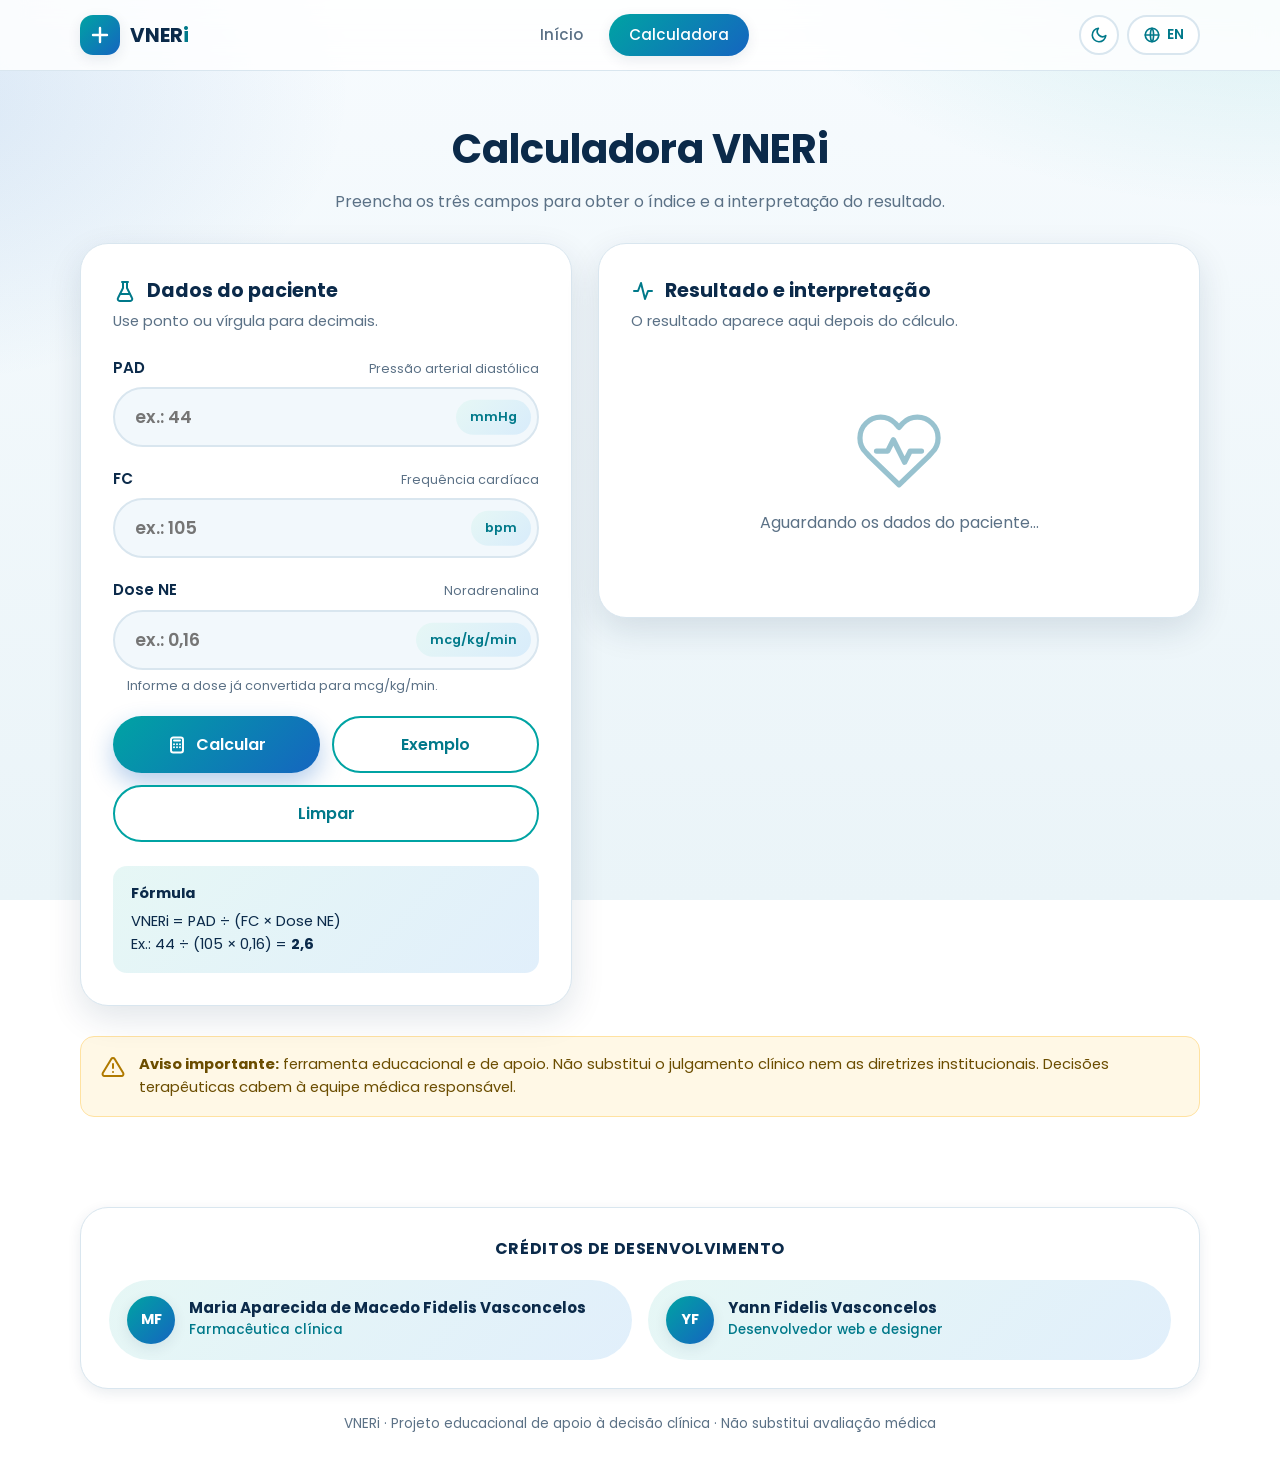
==== calculadora.html @ df19a54a "Add files via upload" ====
<!DOCTYPE html>
<html lang="pt-BR">
<head>
  <meta charset="UTF-8">
  <meta name="viewport" content="width=device-width, initial-scale=1">
  <title data-i18n="title.calc">Calculadora VNERi</title>
  <meta name="description" content="Calculadora VNERi / VNERi calculator">
  <script>
    try {
      var th = localStorage.getItem('vneri-theme');
      if (!th) th = window.matchMedia('(prefers-color-scheme: dark)').matches ? 'dark' : 'light';
      document.documentElement.dataset.theme = th;
    } catch (e) {}
  </script>
  <link rel="preconnect" href="https://fonts.googleapis.com">
  <link href="https://fonts.googleapis.com/css2?family=Poppins:wght@400;500;600;700&display=swap" rel="stylesheet">
  <link rel="stylesheet" href="style.css">
</head>
<body>

<header class="nav">
  <div class="container nav-inner">
    <a href="index.html" class="brand" data-i18n-aria="brand.aria" aria-label="VNERi - início">
      <div class="brand-logo">
        <svg viewBox="0 0 24 24" fill="none" stroke="#fff" stroke-width="2.4" stroke-linecap="round" stroke-linejoin="round"><path d="M12 5v14M5 12h14"/></svg>
      </div>
      <span>VNER<em>i</em></span>
    </a>
    <nav class="nav-links">
      <a href="index.html" data-i18n="nav.home">Início</a>
      <a href="calculadora.html" class="active" data-i18n="nav.calc">Calculadora</a>
    </nav>
    <div class="nav-tools">
      <button type="button" class="tool-btn" id="theme-toggle" aria-label="Ativar modo escuro">
        <svg class="i-moon" viewBox="0 0 24 24" fill="none" stroke="currentColor" stroke-width="2.2" stroke-linecap="round" stroke-linejoin="round"><path d="M21 12.8A9 9 0 1 1 11.2 3a7 7 0 0 0 9.8 9.8z"/></svg>
        <svg class="i-sun" viewBox="0 0 24 24" fill="none" stroke="currentColor" stroke-width="2.2" stroke-linecap="round" stroke-linejoin="round"><circle cx="12" cy="12" r="4"/><path d="M12 2v2M12 20v2M4.9 4.9l1.4 1.4M17.7 17.7l1.4 1.4M2 12h2M20 12h2M4.9 19.1l1.4-1.4M17.7 6.3l1.4-1.4"/></svg>
      </button>
      <button type="button" class="tool-btn" id="lang-toggle" aria-label="Translate to English">
        <svg viewBox="0 0 24 24" fill="none" stroke="currentColor" stroke-width="2.2" stroke-linecap="round" stroke-linejoin="round"><circle cx="12" cy="12" r="9"/><path d="M3 12h18M12 3c2.8 3 2.8 15 0 18M12 3c-2.8 3-2.8 15 0 18"/></svg>
        <span id="lang-label">EN</span>
      </button>
    </div>
  </div>
</header>

<main class="container">
  <div class="page-title">
    <h1 data-i18n="calc.h1">Calculadora VNERi</h1>
    <p data-i18n="calc.sub">Preencha os três campos para obter o índice e a interpretação do resultado.</p>
  </div>

  <div class="calc-layout">

    <!-- FORMULÁRIO -->
    <section class="panel" aria-labelledby="t-dados">
      <h2 id="t-dados">
        <svg width="24" height="24" viewBox="0 0 24 24" fill="none" stroke="#00798a" stroke-width="2" stroke-linecap="round" stroke-linejoin="round"><path d="M9 3h6M10 3v6L5 19a2 2 0 0 0 1.8 3h10.4A2 2 0 0 0 19 19l-5-10V3"/><path d="M7.5 15h9"/></svg>
        <span data-i18n="form.title">Dados do paciente</span>
      </h2>
      <p class="sub" data-i18n="form.sub">Use ponto ou vírgula para decimais.</p>

      <form id="form" novalidate>
        <div class="field">
          <label for="pad"><span data-i18n="pad.label">PAD</span> <small data-i18n="pad.small">Pressão arterial diastólica</small></label>
          <div class="input-wrap">
            <input id="pad" type="text" inputmode="decimal" autocomplete="off" placeholder="ex.: 44" data-i18n-ph="pad.ph">
            <span class="unit">mmHg</span>
          </div>
          <div class="error" id="err-pad"></div>
        </div>

        <div class="field">
          <label for="fc"><span data-i18n="fc.label">FC</span> <small data-i18n="fc.small">Frequência cardíaca</small></label>
          <div class="input-wrap">
            <input id="fc" type="text" inputmode="decimal" autocomplete="off" placeholder="ex.: 105" data-i18n-ph="fc.ph">
            <span class="unit">bpm</span>
          </div>
          <div class="error" id="err-fc"></div>
        </div>

        <div class="field">
          <label for="ne"><span data-i18n="ne.label">Dose NE</span> <small data-i18n="ne.small">Noradrenalina</small></label>
          <div class="input-wrap">
            <input id="ne" type="text" inputmode="decimal" autocomplete="off" placeholder="ex.: 0,16" data-i18n-ph="ne.ph">
            <span class="unit">mcg/kg/min</span>
          </div>
          <p class="hint" data-i18n="ne.hint">Informe a dose já convertida para mcg/kg/min.</p>
          <div class="error" id="err-ne"></div>
        </div>

        <div class="btn-row">
          <button type="submit" class="btn btn-primary">
            <svg width="18" height="18" viewBox="0 0 24 24" fill="none" stroke="currentColor" stroke-width="2.6" stroke-linecap="round" stroke-linejoin="round"><rect x="4" y="2" width="16" height="20" rx="3"/><path d="M8 6h8M8 11h.01M12 11h.01M16 11h.01M8 15h.01M12 15h.01M16 15h.01"/></svg>
            <span data-i18n="btn.calc">Calcular</span>
          </button>
          <button type="button" id="btn-example" class="btn btn-ghost" data-i18n="btn.example">Exemplo</button>
          <button type="button" id="btn-clear" class="btn btn-ghost" data-i18n="btn.clear">Limpar</button>
        </div>
      </form>

      <div class="formula-chip">
        <strong data-i18n="chip.title">Fórmula</strong>
        <span data-i18n="chip.formula">VNERi = PAD ÷ (FC × Dose NE)</span><br>
        <span data-i18n-html="chip.example">Ex.: 44 ÷ (105 × 0,16) = <b>2,6</b></span>
      </div>
    </section>

    <!-- RESULTADO -->
    <section class="panel" aria-live="polite" aria-labelledby="t-res">
      <h2 id="t-res">
        <svg width="24" height="24" viewBox="0 0 24 24" fill="none" stroke="#00798a" stroke-width="2" stroke-linecap="round" stroke-linejoin="round"><path d="M3 12h4l3-8 4 16 3-8h4"/></svg>
        <span data-i18n="res.title">Resultado e interpretação</span>
      </h2>
      <p class="sub" data-i18n="res.sub">O resultado aparece aqui depois do cálculo.</p>

      <div class="result-empty" id="empty">
        <svg viewBox="0 0 24 24" fill="none" stroke="#7fb4c4" stroke-width="1.4" stroke-linecap="round" stroke-linejoin="round"><path d="M20.8 4.6a5.5 5.5 0 0 0-7.8 0L12 5.7l-1-1.1a5.5 5.5 0 0 0-7.8 7.8l1 1.1L12 21l7.8-7.5 1-1.1a5.5 5.5 0 0 0 0-7.8z"/><path d="M6 12h3l1.5-3 3 6 1.5-3H18"/></svg>
        <span data-i18n="res.empty">Aguardando os dados do paciente…</span>
      </div>

      <div id="result">
        <div class="score-card" id="score-card">
          <div class="score-label" data-i18n="score.label">VNERi calculado</div>
          <div class="score-value" id="score">–</div>
          <div class="score-badge" id="badge"></div>
        </div>

        <!-- Indicador de vasopressina -->
        <div class="vaso" id="vaso" role="status"></div>

        <div class="gauge" aria-hidden="true">
          <div class="gauge-bar">
            <i class="g-red"    style="width:18.57%"></i>
            <i class="g-orange" style="width:29.29%"></i>
            <i class="g-green"  style="width:29.29%"></i>
            <i class="g-violet" style="width:22.85%"></i>
          </div>
          <div class="pointer" id="pointer"></div>
          <div class="ticks">
            <span style="left:0%">0</span>
            <span style="left:18.57%" data-i18n="tick.26">2,6</span>
            <span style="left:47.86%" data-i18n="tick.67">6,7</span>
            <span style="left:77.14%" data-i18n="tick.108">10,8</span>
            <span style="left:100%">14+</span>
          </div>
        </div>
        <div class="legend">
          <span><b style="background:#e53935"></b><i data-i18n="lg.grave">&lt; 2,6 grave</i></span>
          <span><b style="background:#ffa726"></b><i data-i18n="lg.baixo">2,6–6,6 baixo</i></span>
          <span><b style="background:#2bbf7a"></b><i data-i18n="lg.ideal">6,7–10,8 ideal</i></span>
          <span><b style="background:#7a5ad6"></b><i data-i18n="lg.alto">&gt; 10,8 alto</i></span>
        </div>

        <div class="summary">
          <div><small data-i18n="sum.pad">PAD</small><b id="s-pad">–</b></div>
          <div><small data-i18n="sum.fc">FC</small><b id="s-fc">–</b></div>
          <div><small data-i18n="sum.ne">Dose NE</small><b id="s-ne">–</b></div>
        </div>

        <div class="feedback" id="feedback"></div>
      </div>
    </section>
  </div>

  <div class="disclaimer" role="note">
    <svg viewBox="0 0 24 24" fill="none" stroke="#b07a00" stroke-width="2" stroke-linecap="round" stroke-linejoin="round"><path d="M10.3 3.9 1.8 18a2 2 0 0 0 1.7 3h17a2 2 0 0 0 1.7-3L13.7 3.9a2 2 0 0 0-3.4 0z"/><path d="M12 9v4M12 17h.01"/></svg>
    <p data-i18n-html="disc.calc"><strong>Aviso importante:</strong> ferramenta educacional e de apoio. Não substitui o julgamento clínico nem as diretrizes institucionais. Decisões terapêuticas cabem à equipe médica responsável.</p>
  </div>
</main>

<footer>
  <div class="container">
    <div class="credits">
      <h2 data-i18n="credits.title">Créditos de desenvolvimento</h2>
      <div class="credits-grid">
        <div class="person">
          <div class="avatar">MF</div>
          <div>
            <strong>Maria Aparecida de Macedo Fidelis Vasconcelos</strong>
            <span data-i18n="role.pharm">Farmacêutica clínica</span>
          </div>
        </div>
        <div class="person">
          <div class="avatar">YF</div>
          <div>
            <strong>Yann Fidelis Vasconcelos</strong>
            <span data-i18n="role.dev">Desenvolvedor web e designer</span>
          </div>
        </div>
      </div>
    </div>
    <p class="foot-note" data-i18n="foot.note">VNERi · Projeto educacional de apoio à decisão clínica · Não substitui avaliação médica</p>
  </div>
</footer>

<script src="app.js"></script>
<script src="script.js"></script>
</body>
</html>
---- style.css ----
/* ============ VNERi — estilo compartilhado ============ */
:root {
  --navy: #0b2a4a;
  --blue: #1565c0;
  --teal: #00a3a3;
  --teal-dark: #00798a;
  --mint: #e6f7f5;
  --ice: #f2f8fc;
  --text: #17304a;
  --muted: #5b7186;
  --white: #ffffff;
  --line: #d9e6ef;

  --red: #d32f2f;
  --orange: #f08c00;
  --green: #1e9e63;
  --violet: #6a4fc9;

  --radius: 22px;
  --radius-sm: 14px;
  --shadow: 0 12px 34px rgba(11, 42, 74, .12);
  --shadow-sm: 0 4px 14px rgba(11, 42, 74, .09);
}

* { box-sizing: border-box; margin: 0; padding: 0; }
html { scroll-behavior: smooth; }
body {
  font-family: "Poppins", "Segoe UI", system-ui, -apple-system, sans-serif;
  color: var(--text);
  line-height: 1.6;
  background:
    radial-gradient(900px 500px at 100% -10%, rgba(0,163,163,.16), transparent 60%),
    radial-gradient(800px 500px at -10% 10%, rgba(21,101,192,.14), transparent 60%),
    linear-gradient(180deg, #f7fbfe 0%, #eaf4f8 100%);
  background-attachment: fixed;
  min-height: 100vh;
}
img, svg { max-width: 100%; display: block; }
a { color: inherit; text-decoration: none; }
.container { width: min(1120px, 100% - 40px); margin-inline: auto; }

/* ---------- Navegação ---------- */
.nav {
  position: sticky; top: 0; z-index: 50;
  background: rgba(255,255,255,.82);
  backdrop-filter: blur(12px);
  border-bottom: 1px solid var(--line);
}
.nav-inner { display: flex; align-items: center; justify-content: space-between; height: 70px; gap: 16px; }
.brand { display: flex; align-items: center; gap: 10px; font-weight: 700; font-size: 1.25rem; color: var(--navy); }
.brand-logo {
  width: 40px; height: 40px; border-radius: 13px;
  background: linear-gradient(135deg, var(--teal), var(--blue));
  display: grid; place-items: center; box-shadow: var(--shadow-sm);
}
.brand-logo svg { width: 24px; height: 24px; }
.brand span em { font-style: normal; color: var(--teal-dark); }
.nav-links { display: flex; gap: 6px; }
.nav-links a {
  padding: 9px 20px; border-radius: 999px; font-weight: 500; font-size: .95rem; color: var(--muted);
  transition: .2s;
}
.nav-links a:hover { background: var(--mint); color: var(--teal-dark); }
.nav-links a.active { background: linear-gradient(135deg, var(--teal), var(--blue)); color: #fff; box-shadow: var(--shadow-sm); }

/* ---------- Botões ---------- */
.btn {
  display: inline-flex; align-items: center; justify-content: center; gap: 10px;
  padding: 14px 30px; border: 0; border-radius: 999px; cursor: pointer;
  font: 600 1rem "Poppins", "Segoe UI", sans-serif; transition: transform .15s, box-shadow .2s, filter .2s;
}
.btn:hover { transform: translateY(-2px); }
.btn:active { transform: translateY(0); }
.btn:focus-visible { outline: 3px solid rgba(0,163,163,.45); outline-offset: 3px; }
.btn-primary { color: #fff; background: linear-gradient(135deg, var(--teal) 0%, var(--blue) 100%); box-shadow: 0 10px 24px rgba(21,101,192,.32); }
.btn-primary:hover { filter: brightness(1.07); box-shadow: 0 14px 28px rgba(21,101,192,.38); }
.btn-ghost { color: var(--teal-dark); background: #fff; border: 2px solid var(--teal); }
.btn-ghost:hover { background: var(--mint); }
.btn-light { color: var(--navy); background: #fff; box-shadow: var(--shadow-sm); }

/* ---------- Hero ---------- */
.hero {
  position: relative; overflow: hidden; color: #fff; margin-top: 28px;
  border-radius: 34px;
  background: linear-gradient(135deg, #0b2a4a 0%, #0f4c81 48%, #00a3a3 100%);
  box-shadow: var(--shadow);
}
.hero::before, .hero::after { content: ""; position: absolute; border-radius: 50%; background: rgba(255,255,255,.07); }
.hero::before { width: 420px; height: 420px; right: -120px; top: -140px; }
.hero::after { width: 260px; height: 260px; left: -80px; bottom: -120px; }
.hero-grid { position: relative; z-index: 1; display: grid; grid-template-columns: 1.15fr .85fr; gap: 40px; align-items: center; padding: 70px 56px; }
.eyebrow { display: inline-flex; align-items: center; gap: 8px; background: rgba(255,255,255,.15); padding: 7px 16px; border-radius: 999px; font-size: .85rem; font-weight: 500; margin-bottom: 20px; }
.hero h1 { font-size: clamp(2rem, 4.6vw, 3.4rem); line-height: 1.15; font-weight: 700; margin-bottom: 18px; }
.hero h1 span { color: #8ff3e6; }
.hero p { font-size: 1.08rem; opacity: .92; max-width: 540px; margin-bottom: 30px; }
.hero-actions { display: flex; flex-wrap: wrap; gap: 14px; }
.hero-card {
  background: rgba(255,255,255,.12); border: 1px solid rgba(255,255,255,.28);
  border-radius: 28px; padding: 28px; backdrop-filter: blur(8px);
}
.hero-card h3 { font-size: .9rem; font-weight: 500; opacity: .85; margin-bottom: 12px; letter-spacing: .04em; text-transform: uppercase; }
.formula { font-size: 1.35rem; font-weight: 600; text-align: center; padding: 18px 10px; background: rgba(255,255,255,.14); border-radius: 18px; }
.formula small { display: block; font-size: .8rem; font-weight: 400; opacity: .85; margin-top: 6px; }
.ecg { margin-top: 18px; }
.ecg path { stroke-dasharray: 600; stroke-dashoffset: 600; animation: draw 3.2s linear infinite; }
@keyframes draw { to { stroke-dashoffset: 0; } }

/* ---------- Seções ---------- */
section.block { padding: 70px 0 10px; }
.section-head { text-align: center; max-width: 700px; margin: 0 auto 38px; }
.section-head h2 { font-size: clamp(1.6rem, 3vw, 2.2rem); color: var(--navy); margin-bottom: 10px; }
.section-head p { color: var(--muted); }
.tag { display: inline-block; font-size: .8rem; font-weight: 600; letter-spacing: .08em; text-transform: uppercase; color: var(--teal-dark); background: var(--mint); padding: 5px 14px; border-radius: 999px; margin-bottom: 12px; }

.cards { display: grid; grid-template-columns: repeat(auto-fit, minmax(240px, 1fr)); gap: 22px; }
.card {
  background: #fff; border-radius: var(--radius); padding: 28px; box-shadow: var(--shadow-sm);
  border: 1px solid var(--line); transition: transform .2s, box-shadow .2s;
}
.card:hover { transform: translateY(-4px); box-shadow: var(--shadow); }
.icon-bubble { width: 56px; height: 56px; border-radius: 18px; display: grid; place-items: center; margin-bottom: 16px; background: linear-gradient(135deg, var(--mint), #d8ecfb); }
.icon-bubble svg { width: 28px; height: 28px; }
.card h3 { font-size: 1.1rem; color: var(--navy); margin-bottom: 8px; }
.card p { color: var(--muted); font-size: .96rem; }

/* faixas de interpretação */
.bands { display: grid; grid-template-columns: repeat(auto-fit, minmax(230px, 1fr)); gap: 20px; }
.band { border-radius: var(--radius); padding: 26px; color: #fff; box-shadow: var(--shadow-sm); }
.band .range { font-size: 1.7rem; font-weight: 700; }
.band h3 { font-size: 1.05rem; margin: 4px 0 8px; }
.band p { font-size: .93rem; opacity: .95; }
.band.red { background: linear-gradient(135deg, #e53935, #a31515); }
.band.orange { background: linear-gradient(135deg, #ffa726, #e67700); }
.band.green { background: linear-gradient(135deg, #2bbf7a, #137a4a); }
.band.violet { background: linear-gradient(135deg, #8a6fe0, #4b34a8); }

/* passos */
.steps { display: grid; grid-template-columns: repeat(auto-fit, minmax(220px, 1fr)); gap: 20px; counter-reset: s; }
.step { background: #fff; border-radius: var(--radius); padding: 26px 24px 24px; border: 1px solid var(--line); position: relative; box-shadow: var(--shadow-sm); }
.step::before {
  counter-increment: s; content: counter(s);
  position: absolute; top: -16px; left: 22px; width: 36px; height: 36px; border-radius: 50%;
  background: linear-gradient(135deg, var(--teal), var(--blue)); color: #fff; font-weight: 700; display: grid; place-items: center;
  box-shadow: var(--shadow-sm);
}
.step h3 { margin-top: 6px; font-size: 1.02rem; color: var(--navy); }
.step p { color: var(--muted); font-size: .94rem; }

.cta {
  margin: 70px 0 0; border-radius: 30px; padding: 46px 30px; text-align: center; color: #fff;
  background: linear-gradient(135deg, var(--teal-dark), var(--blue) 70%, var(--navy));
  box-shadow: var(--shadow);
}
.cta h2 { font-size: clamp(1.4rem, 3vw, 2rem); margin-bottom: 8px; }
.cta p { opacity: .92; margin-bottom: 22px; }

.disclaimer {
  margin-top: 30px; display: flex; gap: 14px; align-items: flex-start;
  background: #fff8e6; border: 1px solid #ffe2a1; border-radius: var(--radius-sm); padding: 16px 20px; color: #6b4d00; font-size: .92rem;
}
.disclaimer svg { flex: 0 0 24px; width: 24px; height: 24px; margin-top: 2px; }

footer { margin-top: 60px; padding: 30px 0 40px; text-align: center; color: var(--muted); font-size: .9rem; }

/* ============ Página da calculadora ============ */
.page-title { text-align: center; padding: 46px 0 28px; }
.page-title h1 { font-size: clamp(1.7rem, 3.6vw, 2.5rem); color: var(--navy); }
.page-title p { color: var(--muted); max-width: 640px; margin: 8px auto 0; }

.calc-layout { display: grid; grid-template-columns: .9fr 1.1fr; gap: 26px; align-items: start; }
.panel { background: #fff; border-radius: 28px; padding: 32px; box-shadow: var(--shadow); border: 1px solid var(--line); }
.panel h2 { font-size: 1.2rem; color: var(--navy); display: flex; align-items: center; gap: 10px; margin-bottom: 4px; }
.panel .sub { color: var(--muted); font-size: .92rem; margin-bottom: 22px; }

.field { margin-bottom: 20px; }
.field label { display: flex; justify-content: space-between; align-items: baseline; font-weight: 600; font-size: .95rem; color: var(--navy); margin-bottom: 7px; }
.field label small { font-weight: 400; color: var(--muted); }
.input-wrap { position: relative; }
.input-wrap input {
  width: 100%; padding: 15px 80px 15px 20px; font: 600 1.1rem "Poppins", sans-serif; color: var(--navy);
  border: 2px solid var(--line); border-radius: 999px; background: var(--ice); transition: .2s;
}
.input-wrap input:focus { outline: none; border-color: var(--teal); background: #fff; box-shadow: 0 0 0 5px rgba(0,163,163,.15); }
.input-wrap input.invalid { border-color: var(--red); background: #fff5f5; }
.input-wrap .unit { position: absolute; right: 8px; top: 50%; transform: translateY(-50%); background: linear-gradient(135deg, var(--mint), #d8ecfb); color: var(--teal-dark); font-weight: 600; font-size: .8rem; padding: 7px 14px; border-radius: 999px; pointer-events: none; }
.hint { font-size: .8rem; color: var(--muted); margin: 6px 0 0 14px; }
.error { font-size: .82rem; color: var(--red); margin: 6px 0 0 14px; display: none; font-weight: 500; }
.error.show { display: block; }

.btn-row { display: flex; flex-wrap: wrap; gap: 12px; margin-top: 8px; }
.btn-row .btn { flex: 1 1 150px; }

.formula-chip {
  margin-top: 24px; padding: 16px 18px; border-radius: var(--radius-sm);
  background: linear-gradient(135deg, var(--mint), #e1effb); color: var(--navy); font-size: .92rem;
}
.formula-chip strong { display: block; margin-bottom: 4px; }

/* resultado */
.result-empty { text-align: center; padding: 50px 10px; color: var(--muted); }
.result-empty svg { width: 90px; height: 90px; margin: 0 auto 14px; opacity: .8; }

#result { display: none; }
#result.show { display: block; animation: pop .45s ease; }
@keyframes pop { from { opacity: 0; transform: translateY(14px); } to { opacity: 1; transform: none; } }

.score-card {
  --c1: var(--teal); --c2: var(--blue);
  border-radius: 26px; padding: 28px; color: #fff; text-align: center;
  background: linear-gradient(135deg, var(--c1), var(--c2)); box-shadow: var(--shadow-sm);
}
.score-label { font-size: .85rem; letter-spacing: .1em; text-transform: uppercase; opacity: .9; }
.score-value { font-size: clamp(3.4rem, 10vw, 5rem); font-weight: 700; line-height: 1.1; }
.score-badge { display: inline-flex; align-items: center; gap: 10px; margin-top: 6px; background: rgba(255,255,255,.22); padding: 9px 20px; border-radius: 999px; font-weight: 600; }
.score-badge svg { width: 22px; height: 22px; }
.score-card.red    { --c1: #e53935; --c2: #9c1212; }
.score-card.orange { --c1: #ffa726; --c2: #e06c00; }
.score-card.green  { --c1: #2bbf7a; --c2: #0f7444; }
.score-card.violet { --c1: #8a6fe0; --c2: #46309e; }

/* régua */
.gauge { margin: 30px 6px 8px; position: relative; }
.gauge-bar { display: flex; height: 18px; border-radius: 999px; overflow: hidden; box-shadow: inset 0 0 0 1px rgba(0,0,0,.05); }
.gauge-bar i { display: block; height: 100%; }
.g-red { background: linear-gradient(90deg, #e53935, #ef6c00); }
.g-orange { background: linear-gradient(90deg, #ffa726, #f6c343); }
.g-green { background: linear-gradient(90deg, #2bbf7a, #1e9e63); }
.g-violet { background: linear-gradient(90deg, #8a6fe0, #5b3fc4); }
.pointer { position: absolute; top: -12px; width: 0; transition: left .7s cubic-bezier(.2,.9,.3,1); }
.pointer::before { content: ""; position: absolute; left: -11px; top: 0; border: 11px solid transparent; border-top: 15px solid var(--navy); }
.ticks { position: relative; height: 26px; margin-top: 6px; font-size: .78rem; color: var(--muted); font-weight: 500; }
.ticks span { position: absolute; transform: translateX(-50%); white-space: nowrap; }
.legend { display: flex; flex-wrap: wrap; gap: 8px 16px; margin-top: 14px; font-size: .8rem; color: var(--muted); }
.legend span { display: inline-flex; align-items: center; gap: 6px; }
.legend b { width: 12px; height: 12px; border-radius: 50%; display: inline-block; }

/* feedback */
.feedback { margin-top: 24px; display: grid; gap: 14px; }
.fb {
  border-radius: var(--radius-sm); padding: 18px 20px; background: var(--ice); border: 1px solid var(--line);
  border-left: 6px solid var(--teal);
}
.fb h3 { font-size: .98rem; color: var(--navy); display: flex; align-items: center; gap: 8px; margin-bottom: 6px; }
.fb h3 svg { width: 20px; height: 20px; flex: 0 0 20px; }
.fb p, .fb li { font-size: .94rem; color: var(--text); }
.fb ul { margin: 6px 0 0 20px; }
.fb.warn { background: #fff8e6; border-color: #ffe2a1; border-left-color: var(--orange); }
.fb.alert { background: #fff1f1; border-color: #ffd0d0; border-left-color: var(--red); }
.fb.ok { background: #effaf4; border-color: #c4ecd6; border-left-color: var(--green); }

.summary { display: grid; grid-template-columns: repeat(3, 1fr); gap: 10px; margin-top: 22px; }
.summary div { background: var(--ice); border-radius: var(--radius-sm); padding: 12px; text-align: center; border: 1px solid var(--line); }
.summary small { display: block; color: var(--muted); font-size: .74rem; text-transform: uppercase; letter-spacing: .05em; }
.summary b { font-size: 1.1rem; color: var(--navy); }

/* ---------- Indicador de vasopressina ---------- */
.vaso {
  margin-top: 16px; display: flex; align-items: center; gap: 16px;
  padding: 16px 20px; border-radius: 999px; border: 2px solid transparent;
}
.vaso .vaso-icon { flex: 0 0 46px; width: 46px; height: 46px; border-radius: 50%; display: grid; place-items: center; color: #fff; }
.vaso .vaso-icon svg { width: 26px; height: 26px; }
.vaso .vaso-text small { display: block; font-size: .72rem; letter-spacing: .08em; text-transform: uppercase; font-weight: 600; opacity: .8; }
.vaso .vaso-text strong { display: block; font-size: 1.05rem; line-height: 1.25; }
.vaso .vaso-text span { display: block; font-size: .86rem; margin-top: 2px; }
.vaso.yes { background: linear-gradient(135deg, #fff1f1, #ffe0e0); border-color: #f2a5a5; color: #7a1010; }
.vaso.yes .vaso-icon { background: linear-gradient(135deg, #e53935, #a31515); }
.vaso.no { background: linear-gradient(135deg, #effaf4, #dff3e8); border-color: #b5e3c9; color: #0d5c37; }
.vaso.no .vaso-icon { background: linear-gradient(135deg, #2bbf7a, #137a4a); }

/* ---------- Créditos ---------- */
.credits {
  background: #fff; border: 1px solid var(--line); border-radius: 28px; padding: 28px;
  box-shadow: var(--shadow-sm); text-align: left; margin-bottom: 24px;
}
.credits h2 { font-size: 1rem; color: var(--navy); text-align: center; margin-bottom: 18px; letter-spacing: .04em; text-transform: uppercase; }
.credits-grid { display: grid; grid-template-columns: repeat(auto-fit, minmax(260px, 1fr)); gap: 16px; }
.person { display: flex; align-items: center; gap: 14px; padding: 16px 18px; border-radius: 999px; background: linear-gradient(135deg, var(--mint), #e1effb); }
.person strong { display: block; color: var(--navy); font-size: .95rem; line-height: 1.3; }
.person span { color: var(--teal-dark); font-size: .85rem; font-weight: 500; }
.avatar { flex: 0 0 48px; width: 48px; height: 48px; border-radius: 50%; background: linear-gradient(135deg, var(--teal), var(--blue)); color: #fff; font-weight: 700; display: grid; place-items: center; box-shadow: var(--shadow-sm); }
.foot-note { font-size: .85rem; }

/* ---------- Botões de tema e idioma ---------- */
.nav-tools { display: flex; align-items: center; gap: 8px; }
.tool-btn {
  display: inline-flex; align-items: center; justify-content: center; gap: 6px;
  height: 40px; min-width: 40px; padding: 0 14px; border-radius: 999px; cursor: pointer;
  border: 2px solid var(--line); background: #fff; color: var(--teal-dark);
  font: 600 .85rem "Poppins", "Segoe UI", sans-serif; transition: .2s;
}
.tool-btn svg { width: 18px; height: 18px; }
.tool-btn:hover { border-color: var(--teal); background: var(--mint); transform: translateY(-1px); }
.tool-btn:focus-visible { outline: 3px solid rgba(0,163,163,.45); outline-offset: 2px; }
#theme-toggle { padding: 0; width: 40px; }
.i-sun { display: none; }
html[data-theme="dark"] .i-sun { display: inline; }
html[data-theme="dark"] .i-moon { display: none; }
.legend i { font-style: normal; }

/* ---------- Modo escuro ---------- */
html[data-theme="dark"] {
  color-scheme: dark;
  --navy: #e8f2fb;
  --text: #d3e2ee;
  --muted: #9bb2c6;
  --ice: #12263b;
  --mint: #12383d;
  --line: #264560;
  --teal-dark: #4fd9d2;
  --shadow: 0 12px 34px rgba(0,0,0,.45);
  --shadow-sm: 0 4px 14px rgba(0,0,0,.35);
}
html[data-theme="dark"] body {
  background:
    radial-gradient(900px 500px at 100% -10%, rgba(0,163,163,.2), transparent 60%),
    radial-gradient(800px 500px at -10% 10%, rgba(21,101,192,.24), transparent 60%),
    linear-gradient(180deg, #07131f 0%, #0a1b2b 100%);
  background-attachment: fixed;
}
html[data-theme="dark"] .nav { background: rgba(8,22,36,.86); }
html[data-theme="dark"] .card,
html[data-theme="dark"] .step,
html[data-theme="dark"] .panel,
html[data-theme="dark"] .credits { background: #0f2236; }
html[data-theme="dark"] .tool-btn { background: #0f2236; }
html[data-theme="dark"] .btn-ghost { background: transparent; color: var(--teal-dark); border-color: var(--teal); }
html[data-theme="dark"] .btn-ghost:hover { background: var(--mint); }
html[data-theme="dark"] .btn-light { background: #fff; color: #0b2a4a; }
html[data-theme="dark"] .input-wrap input:focus { background: #0b1b2c; }
html[data-theme="dark"] .input-wrap input.invalid { background: #2a1416; }
html[data-theme="dark"] .icon-bubble,
html[data-theme="dark"] .input-wrap .unit,
html[data-theme="dark"] .formula-chip,
html[data-theme="dark"] .person { background: linear-gradient(135deg, #12383d, #13304d); }
html[data-theme="dark"] .error { color: #ff8a80; }
html[data-theme="dark"] .fb.warn { background: #2b2410; border-color: #6b5316; }
html[data-theme="dark"] .fb.alert { background: #2c1517; border-color: #6e2a2e; }
html[data-theme="dark"] .fb.ok { background: #102a1e; border-color: #245c40; }
html[data-theme="dark"] .disclaimer { background: #2b2410; border-color: #6b5316; color: #f3d98a; }
html[data-theme="dark"] .vaso.yes { background: linear-gradient(135deg, #2c1517, #3a1a1d); border-color: #8a3a3f; color: #ffc9c9; }
html[data-theme="dark"] .vaso.no { background: linear-gradient(135deg, #102a1e, #143524); border-color: #2f7a52; color: #b8f0d1; }
html[data-theme="dark"] .cta { background: linear-gradient(135deg, #0a5a66, #134b87 70%, #0b2a4a); }

/* ---------- Responsivo ---------- */
@media (max-width: 900px) {
  .hero-grid { grid-template-columns: 1fr; padding: 48px 28px; }
  .calc-layout { grid-template-columns: 1fr; }
}
@media (max-width: 560px) {
  .container { width: min(1120px, 100% - 28px); }
  .nav-inner { height: auto; flex-wrap: wrap; padding: 10px 0; row-gap: 8px; }
  .brand { order: 1; font-size: 1.1rem; }
  .nav-tools { order: 2; margin-left: auto; }
  .nav-links { order: 3; width: 100%; justify-content: center; }
  .nav-links a { padding: 8px 18px; font-size: .88rem; }
  .panel { padding: 22px 18px; border-radius: 24px; }
  .hero { border-radius: 26px; }
  .summary { grid-template-columns: 1fr; }
  .vaso { border-radius: 26px; }
  .person { border-radius: 26px; }
  .btn { width: 100%; }
  .hero-actions .btn { width: 100%; }
}
@media (prefers-reduced-motion: reduce) {
  * { animation: none !important; transition: none !important; }
  .ecg path { stroke-dashoffset: 0; }
}
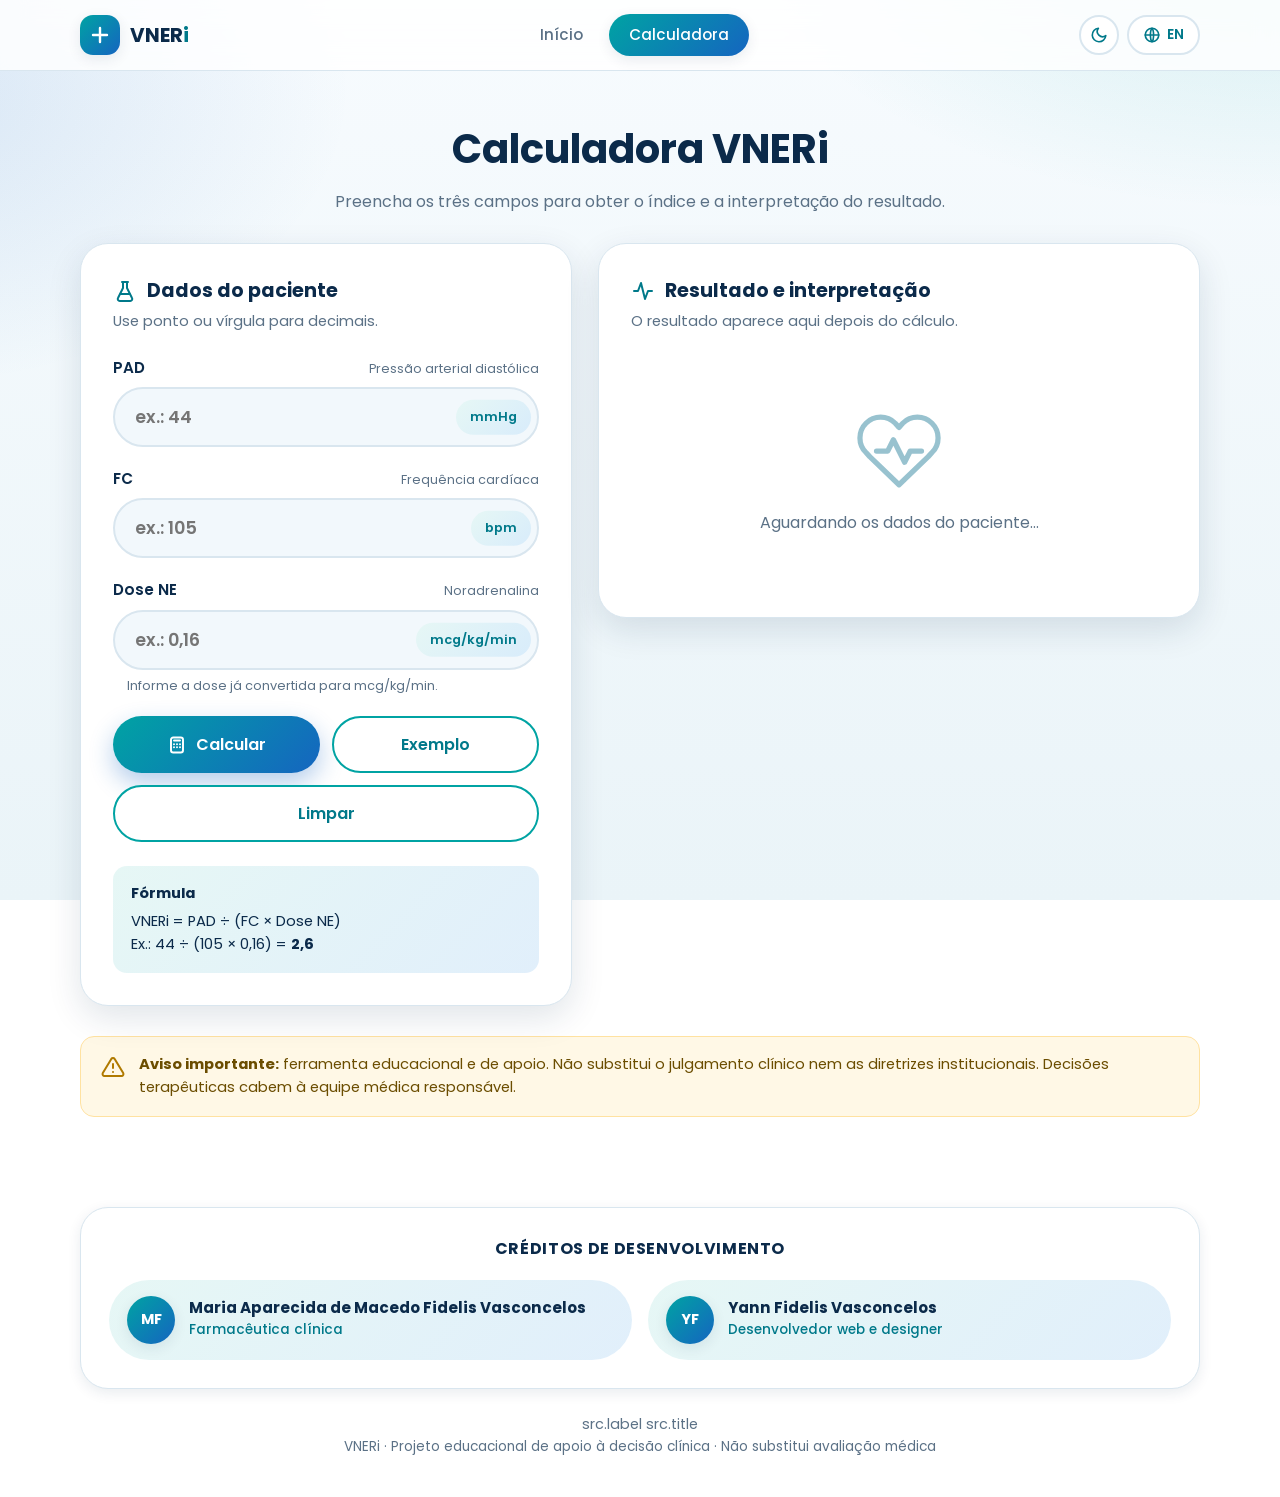
==== commit 5666bda7: "Enhance calculadora.html with PWA features Added PWA support with manifest and theme color meta tags" ====
--- a/calculadora.html
+++ b/calculadora.html
@@ -5,6 +5,15 @@
   <meta name="viewport" content="width=device-width, initial-scale=1">
   <title data-i18n="title.calc">Calculadora VNERi</title>
   <meta name="description" content="Calculadora VNERi / VNERi calculator">
+  <!-- App instalável (PWA) -->
+  <link rel="manifest" href="manifest.webmanifest">
+  <meta name="theme-color" content="#0b2a4a">
+  <meta name="mobile-web-app-capable" content="yes">
+  <meta name="apple-mobile-web-app-capable" content="yes">
+  <meta name="apple-mobile-web-app-title" content="VNERi">
+  <meta name="apple-mobile-web-app-status-bar-style" content="default">
+  <link rel="apple-touch-icon" href="icons/apple-touch-icon.png">
+  <link rel="icon" type="image/png" sizes="32x32" href="icons/favicon-32.png">
   <script>
     try {
       var th = localStorage.getItem('vneri-theme');
@@ -189,6 +198,10 @@
         </div>
       </div>
     </div>
+    <p class="source">
+      <span data-i18n="src.label">Estudo de referência:</span>
+      <a href="https://pmc.ncbi.nlm.nih.gov/articles/PMC11937472/" target="_blank" rel="noopener noreferrer" data-i18n="src.title">Ability of diastolic arterial pressure to better characterize the severity of septic shock when adjusted for heart rate and norepinephrine dose</a>
+    </p>
     <p class="foot-note" data-i18n="foot.note">VNERi · Projeto educacional de apoio à decisão clínica · Não substitui avaliação médica</p>
   </div>
 </footer>
@@ -196,4 +209,4 @@
 <script src="app.js"></script>
 <script src="script.js"></script>
 </body>
-</html>+</html>
